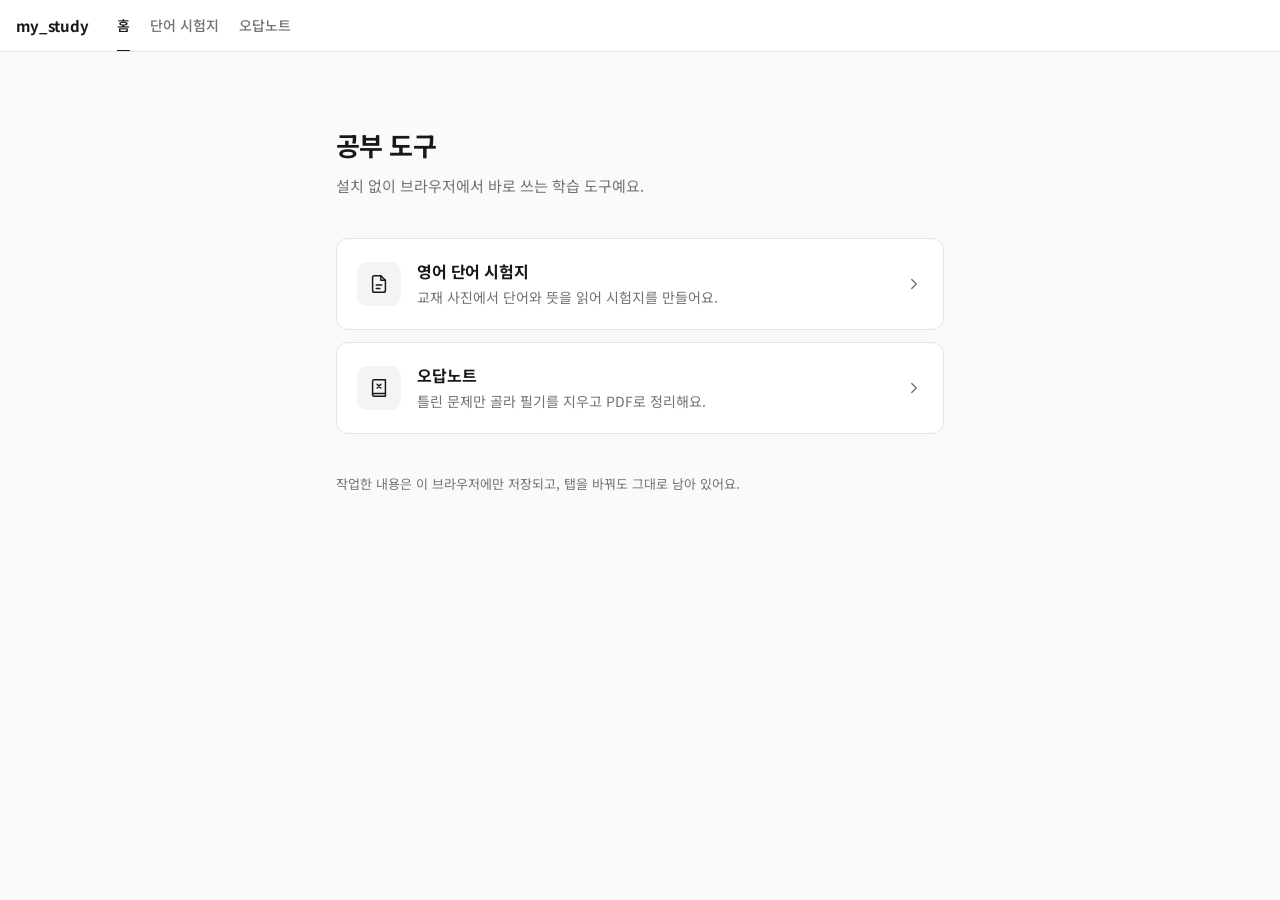
==== index.html @ a9fa6b26 "Clean up home screen and tab design - Drop emoji icons from tabs and home cards; tabs are plain text" ====
<!DOCTYPE html>
<html lang="ko">
<head>
<meta charset="UTF-8">
<meta name="viewport" content="width=device-width, initial-scale=1, viewport-fit=cover">
<meta name="description" content="영어 단어 시험지와 오답노트를 만드는 공부 도구 모음">
<title>my_study</title>
<link rel="preconnect" href="https://fonts.googleapis.com">
<link href="https://fonts.googleapis.com/css2?family=Noto+Sans+KR:wght@400;500;700&display=swap" rel="stylesheet">
<style>
:root{--bg:#fafafa;--surface:#fff;--ink:#18181b;--mute:#71717a;--line:#e4e4e7;--hover:#f4f4f5;--bar-h:52px}
@media (prefers-color-scheme:dark){:root{--bg:#0f0f11;--surface:#18181b;--ink:#f4f4f5;--mute:#a1a1aa;--line:#27272a;--hover:#1f1f23}}
*{box-sizing:border-box}
html,body{height:100%}
body{margin:0;background:var(--bg);color:var(--ink);font-family:"Noto Sans KR",system-ui,sans-serif;line-height:1.6;-webkit-font-smoothing:antialiased}
body.in-app{overflow:hidden}

/* top tab bar */
.bar{position:sticky;top:0;z-index:10;display:flex;align-items:stretch;height:calc(var(--bar-h) + env(safe-area-inset-top,0px));padding:env(safe-area-inset-top,0px) max(16px,env(safe-area-inset-right,0px)) 0 max(16px,env(safe-area-inset-left,0px));background:var(--surface);border-bottom:1px solid var(--line)}
.brand{display:flex;align-items:center;margin-right:28px;font-weight:700;font-size:15px;letter-spacing:-.01em;color:var(--ink);text-decoration:none;white-space:nowrap}
.tabs{display:flex;align-items:stretch;gap:20px;min-width:0;overflow-x:auto;scrollbar-width:none}
.tabs::-webkit-scrollbar{display:none}
.tab{display:flex;align-items:center;border-bottom:2px solid transparent;margin-bottom:-1px;color:var(--mute);font-weight:500;font-size:14px;text-decoration:none;white-space:nowrap;transition:color .15s}
.tab:hover{color:var(--ink)}
.tab[aria-selected="true"]{color:var(--ink);border-bottom-color:var(--ink)}
@media (max-width:480px){.brand{margin-right:20px}.tabs{gap:16px}}

/* home */
#home{max-width:640px;margin:0 auto;padding:72px 16px 64px}
h1{font-size:26px;font-weight:700;letter-spacing:-.02em;margin:0 0 8px}
.lead{color:var(--mute);font-size:15px;margin:0 0 40px}
.list{display:grid;gap:12px}
a.item{display:flex;align-items:center;gap:16px;padding:20px;background:var(--surface);border:1px solid var(--line);border-radius:12px;color:inherit;text-decoration:none;transition:border-color .15s,background .15s}
a.item:hover,a.item:focus-visible{border-color:var(--ink);outline:none}
.ico{flex:none;display:grid;place-items:center;width:44px;height:44px;border-radius:10px;background:var(--hover);color:var(--ink)}
.ico svg{width:22px;height:22px}
.txt{flex:1;min-width:0}
.item h2{font-size:16px;font-weight:700;margin:0 0 2px;letter-spacing:-.01em}
.item p{margin:0;color:var(--mute);font-size:14px}
.chev{flex:none;width:18px;height:18px;color:var(--mute);transition:transform .15s,color .15s}
a.item:hover .chev{transform:translateX(2px);color:var(--ink)}
footer{margin-top:40px;color:var(--mute);font-size:13px}
@media (max-width:480px){#home{padding-top:48px}a.item{padding:16px}}

/* app frames: each app stays loaded while you switch tabs */
.frame{display:block;width:100%;height:calc(100vh - var(--bar-h) - env(safe-area-inset-top,0px));height:calc(100dvh - var(--bar-h) - env(safe-area-inset-top,0px));border:0;background:#fff}
[hidden]{display:none!important}
</style>
</head>
<body>
<header class="bar">
  <a class="brand" href="#home">my_study</a>
  <nav class="tabs" role="tablist" aria-label="앱 선택">
    <a class="tab" role="tab" href="#home" data-app="home" aria-selected="true">홈</a>
    <a class="tab" role="tab" href="#word-test" data-app="word-test" aria-selected="false">단어 시험지</a>
    <a class="tab" role="tab" href="#odap-note" data-app="odap-note" aria-selected="false">오답노트</a>
  </nav>
</header>

<main id="home">
  <h1>공부 도구</h1>
  <p class="lead">설치 없이 브라우저에서 바로 쓰는 학습 도구예요.</p>
  <div class="list">
    <a class="item" href="#word-test">
      <span class="ico" aria-hidden="true"><svg viewBox="0 0 24 24" fill="none" stroke="currentColor" stroke-width="1.6" stroke-linecap="round" stroke-linejoin="round"><path d="M14 3H7a2 2 0 0 0-2 2v14a2 2 0 0 0 2 2h10a2 2 0 0 0 2-2V8z"/><path d="M14 3v5h5"/><path d="M9 13h6M9 17h4"/></svg></span>
      <div class="txt">
        <h2>영어 단어 시험지</h2>
        <p>교재 사진에서 단어와 뜻을 읽어 시험지를 만들어요.</p>
      </div>
      <svg class="chev" viewBox="0 0 24 24" fill="none" stroke="currentColor" stroke-width="1.8" stroke-linecap="round" stroke-linejoin="round" aria-hidden="true"><path d="m9 6 6 6-6 6"/></svg>
    </a>
    <a class="item" href="#odap-note">
      <span class="ico" aria-hidden="true"><svg viewBox="0 0 24 24" fill="none" stroke="currentColor" stroke-width="1.6" stroke-linecap="round" stroke-linejoin="round"><path d="M5 4.5A1.5 1.5 0 0 1 6.5 3H19v15H6.5A1.5 1.5 0 0 0 5 19.5z"/><path d="M5 19.5A1.5 1.5 0 0 0 6.5 21H19v-3"/><path d="m10 8 4 4M14 8l-4 4"/></svg></span>
      <div class="txt">
        <h2>오답노트</h2>
        <p>틀린 문제만 골라 필기를 지우고 PDF로 정리해요.</p>
      </div>
      <svg class="chev" viewBox="0 0 24 24" fill="none" stroke="currentColor" stroke-width="1.8" stroke-linecap="round" stroke-linejoin="round" aria-hidden="true"><path d="m9 6 6 6-6 6"/></svg>
    </a>
  </div>
  <footer>작업한 내용은 이 브라우저에만 저장되고, 탭을 바꿔도 그대로 남아 있어요.</footer>
</main>

<div id="frames"></div>

<script>
const APPS = {
  'word-test': '영어 단어 시험지',
  'odap-note': '오답노트'
};
const HOME_TITLE = document.title;
const frames = {};

// #word-test 또는 #word-test&<앱 주소 뒤에 붙어 있던 ?…#…> 형식을 읽어요.
function parseHash() {
  const raw = location.hash.slice(1), i = raw.indexOf('&');
  const app = i < 0 ? raw : raw.slice(0, i);
  let extra = '';
  if (i >= 0) { try { extra = decodeURIComponent(raw.slice(i + 1)); } catch (e) {} }
  return { app: APPS[app] ? app : 'home', extra };
}

function frameFor(app, extra) {
  if (!frames[app]) {
    const f = document.createElement('iframe');
    f.className = 'frame';
    f.title = APPS[app];
    f.allow = 'camera; clipboard-read; clipboard-write; fullscreen';
    f.src = app + '/' + extra;
    document.getElementById('frames').appendChild(f);
    frames[app] = f;
  } else if (extra) {
    frames[app].src = app + '/' + extra;
  }
  return frames[app];
}

function show() {
  const { app, extra } = parseHash();
  if (extra) history.replaceState(null, '', '#' + app);
  document.querySelectorAll('.tab').forEach(t => t.setAttribute('aria-selected', String(t.dataset.app === app)));
  document.getElementById('home').hidden = app !== 'home';
  document.body.classList.toggle('in-app', app !== 'home');
  if (app !== 'home') frameFor(app, extra);
  for (const k in frames) frames[k].hidden = k !== app;
  document.title = app === 'home' ? HOME_TITLE : APPS[app] + ' · my_study';
}

window.addEventListener('hashchange', show);
show();
</script>
</body>
</html>
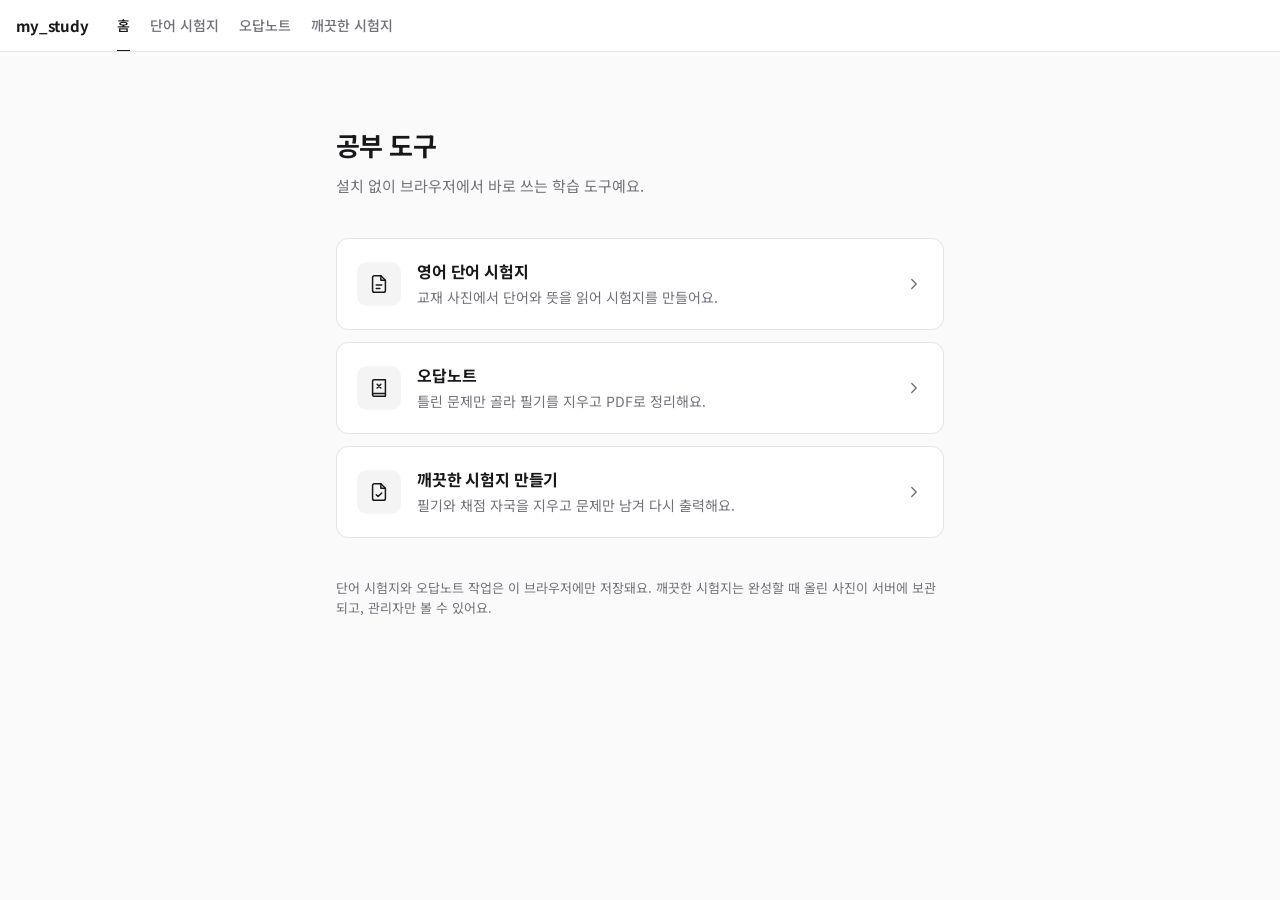
==== commit 66273742: "Add 깨끗한 시험지 만들기 tab (erase handwriting, print, store on Pi, admin view) Co-Authored-By: Claude Opus " ====
--- a/index.html
+++ b/index.html
@@ -3,7 +3,7 @@
 <head>
 <meta charset="UTF-8">
 <meta name="viewport" content="width=device-width, initial-scale=1, viewport-fit=cover">
-<meta name="description" content="영어 단어 시험지와 오답노트를 만드는 공부 도구 모음">
+<meta name="description" content="영어 단어 시험지, 오답노트, 깨끗한 시험지를 만드는 공부 도구 모음">
 <title>my_study</title>
 <link rel="preconnect" href="https://fonts.googleapis.com">
 <link href="https://fonts.googleapis.com/css2?family=Noto+Sans+KR:wght@400;500;700&display=swap" rel="stylesheet">
@@ -54,6 +54,7 @@
     <a class="tab" role="tab" href="#home" data-app="home" aria-selected="true">홈</a>
     <a class="tab" role="tab" href="#word-test" data-app="word-test" aria-selected="false">단어 시험지</a>
     <a class="tab" role="tab" href="#odap-note" data-app="odap-note" aria-selected="false">오답노트</a>
+    <a class="tab" role="tab" href="#clean-sheet" data-app="clean-sheet" aria-selected="false">깨끗한 시험지</a>
   </nav>
 </header>
 
@@ -77,8 +78,16 @@
       </div>
       <svg class="chev" viewBox="0 0 24 24" fill="none" stroke="currentColor" stroke-width="1.8" stroke-linecap="round" stroke-linejoin="round" aria-hidden="true"><path d="m9 6 6 6-6 6"/></svg>
     </a>
+    <a class="item" href="#clean-sheet">
+      <span class="ico" aria-hidden="true"><svg viewBox="0 0 24 24" fill="none" stroke="currentColor" stroke-width="1.6" stroke-linecap="round" stroke-linejoin="round"><path d="M14 3H7a2 2 0 0 0-2 2v14a2 2 0 0 0 2 2h10a2 2 0 0 0 2-2V8z"/><path d="M14 3v5h5"/><path d="m9 15 2 2 4-4"/></svg></span>
+      <div class="txt">
+        <h2>깨끗한 시험지 만들기</h2>
+        <p>필기와 채점 자국을 지우고 문제만 남겨 다시 출력해요.</p>
+      </div>
+      <svg class="chev" viewBox="0 0 24 24" fill="none" stroke="currentColor" stroke-width="1.8" stroke-linecap="round" stroke-linejoin="round" aria-hidden="true"><path d="m9 6 6 6-6 6"/></svg>
+    </a>
   </div>
-  <footer>작업한 내용은 이 브라우저에만 저장되고, 탭을 바꿔도 그대로 남아 있어요.</footer>
+  <footer>단어 시험지와 오답노트 작업은 이 브라우저에만 저장돼요. 깨끗한 시험지는 완성할 때 올린 사진이 서버에 보관되고, 관리자만 볼 수 있어요.</footer>
 </main>
 
 <div id="frames"></div>
@@ -86,7 +95,8 @@
 <script>
 const APPS = {
   'word-test': '영어 단어 시험지',
-  'odap-note': '오답노트'
+  'odap-note': '오답노트',
+  'clean-sheet': '깨끗한 시험지 만들기'
 };
 const HOME_TITLE = document.title;
 const frames = {};
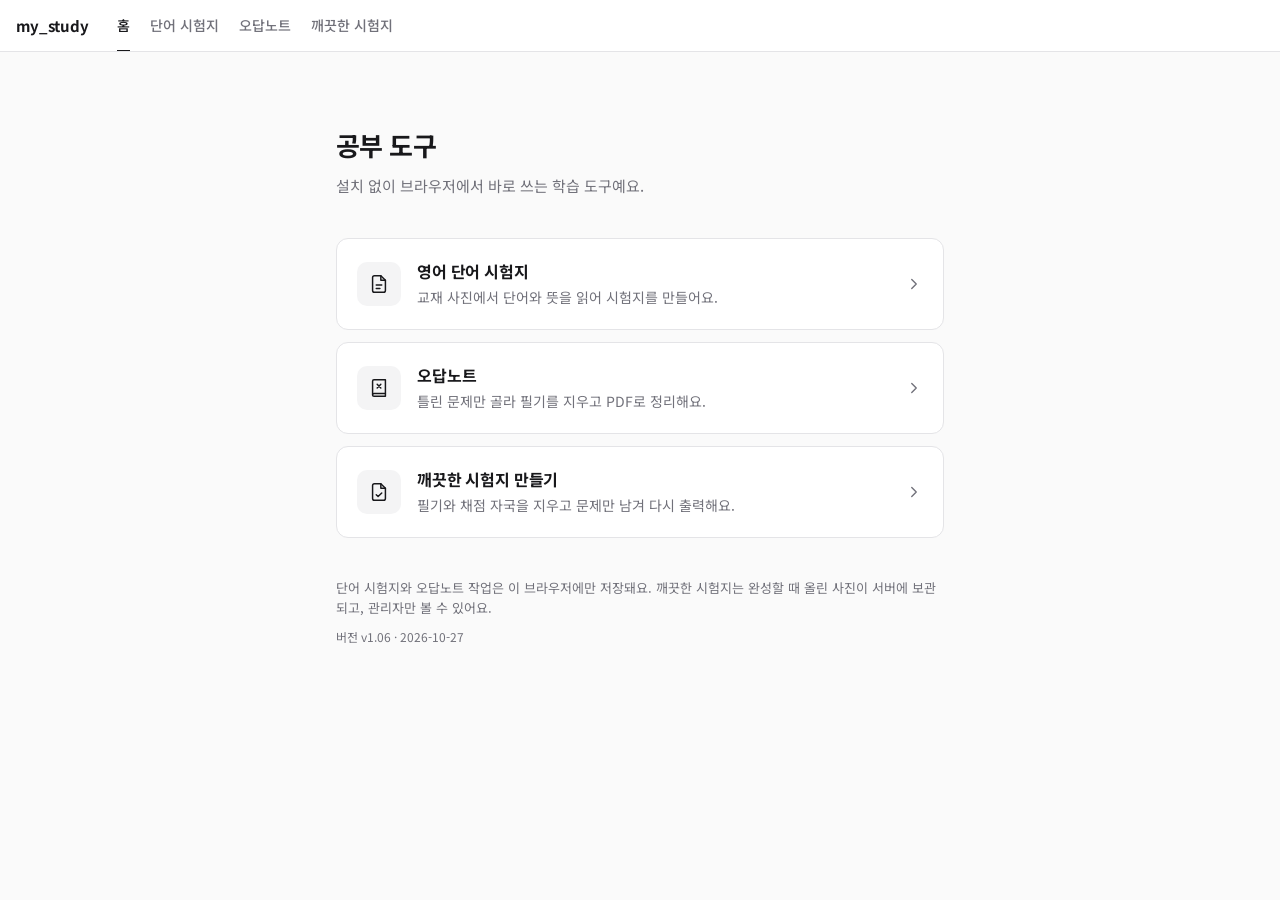
==== commit 0e1b0a44: "깨끗한 시험지: 인쇄 글자·표 선에 겹쳐 쓴 낙서 지우기, 버전 표시 - 글자나 표 테두리와 붙어 한 덩어리가 된 연필을 선을 떼어 낸 뒤 조각별로 다시 판단:   글자 한 줄 높" ====
--- a/index.html
+++ b/index.html
@@ -40,6 +40,7 @@
 .chev{flex:none;width:18px;height:18px;color:var(--mute);transition:transform .15s,color .15s}
 a.item:hover .chev{transform:translateX(2px);color:var(--ink)}
 footer{margin-top:40px;color:var(--mute);font-size:13px}
+.ver{margin-top:8px;color:var(--mute);font-size:12px}
 @media (max-width:480px){#home{padding-top:48px}a.item{padding:16px}}
 
 /* app frames: each app stays loaded while you switch tabs */
@@ -88,6 +89,7 @@
     </a>
   </div>
   <footer>단어 시험지와 오답노트 작업은 이 브라우저에만 저장돼요. 깨끗한 시험지는 완성할 때 올린 사진이 서버에 보관되고, 관리자만 볼 수 있어요.</footer>
+  <p class="ver">버전 v1.06 · 2026-10-27</p>
 </main>
 
 <div id="frames"></div>
@@ -115,7 +117,7 @@
     const f = document.createElement('iframe');
     f.className = 'frame';
     f.title = APPS[app];
-    f.allow = 'camera; clipboard-read; clipboard-write; fullscreen';
+    f.allow = 'camera; clipboard-read; clipboard-write; fullscreen; web-share';
     f.src = app + '/' + extra;
     document.getElementById('frames').appendChild(f);
     frames[app] = f;
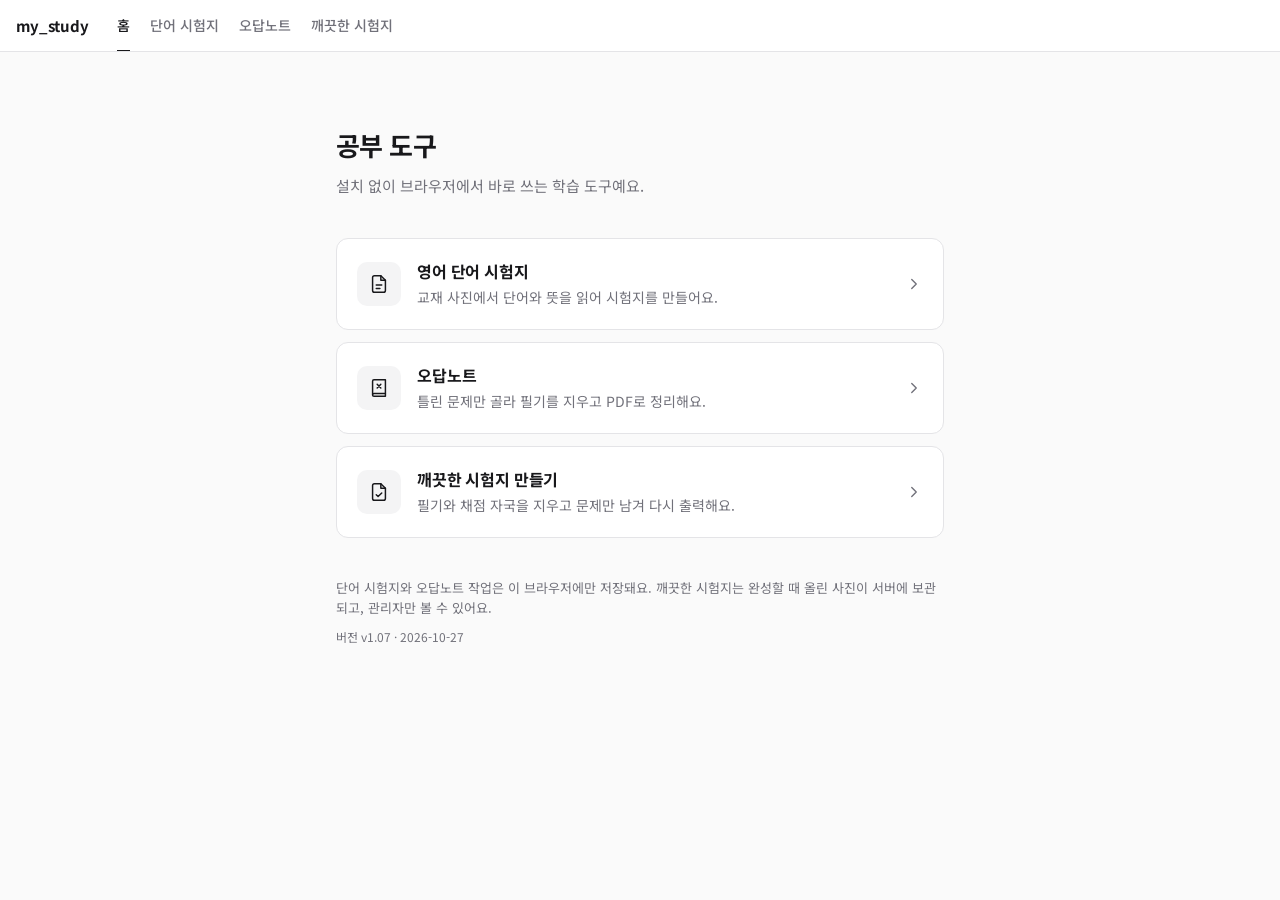
==== commit 2bdc8c15: "깨끗한 시험지: 여백 낙서와 보기 번호 위 답 표시 더 지우기 (v1.07) - 글자 안 밝기 폭(결)으로 인쇄와 연필을 구분해, 인쇄만큼 진해 보여도 고른 회색인 연필 줄·숫자를" ====
--- a/index.html
+++ b/index.html
@@ -89,7 +89,7 @@
     </a>
   </div>
   <footer>단어 시험지와 오답노트 작업은 이 브라우저에만 저장돼요. 깨끗한 시험지는 완성할 때 올린 사진이 서버에 보관되고, 관리자만 볼 수 있어요.</footer>
-  <p class="ver">버전 v1.06 · 2026-10-27</p>
+  <p class="ver">버전 v1.07 · 2026-10-27</p>
 </main>
 
 <div id="frames"></div>
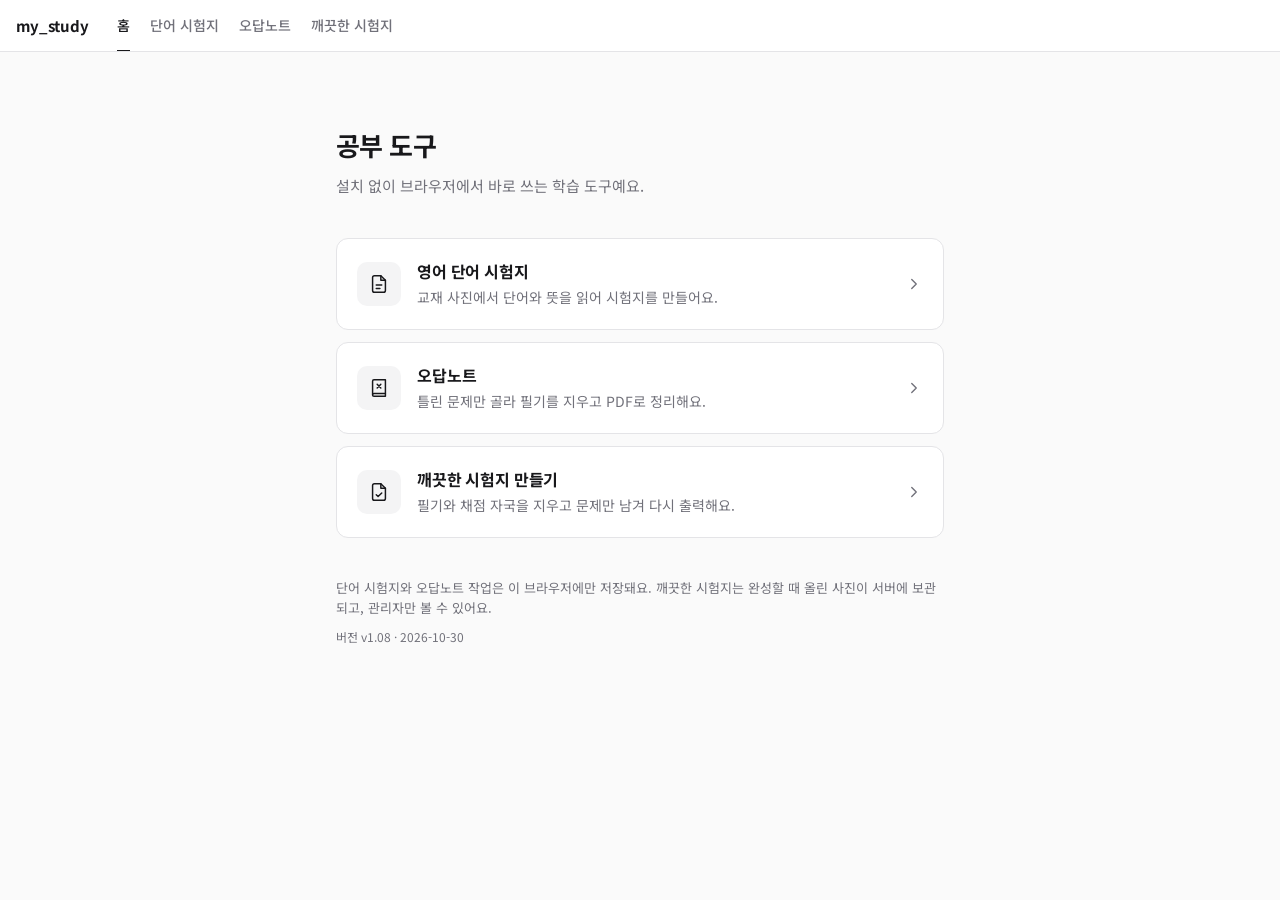
==== commit aa54a012: "단어 시험지: 기기 OCR로 번호·단어|뜻 두 칸 단어장 쪽을 칸별로 나눠 읽기 (v1.08) 한 장을 통째로 읽으면 단어 칸과 뜻 칸이 한 줄로 섞이거나 여러 줄이 세로로 묶여 " ====
--- a/index.html
+++ b/index.html
@@ -89,7 +89,7 @@
     </a>
   </div>
   <footer>단어 시험지와 오답노트 작업은 이 브라우저에만 저장돼요. 깨끗한 시험지는 완성할 때 올린 사진이 서버에 보관되고, 관리자만 볼 수 있어요.</footer>
-  <p class="ver">버전 v1.07 · 2026-10-27</p>
+  <p class="ver">버전 v1.08 · 2026-10-30</p>
 </main>
 
 <div id="frames"></div>
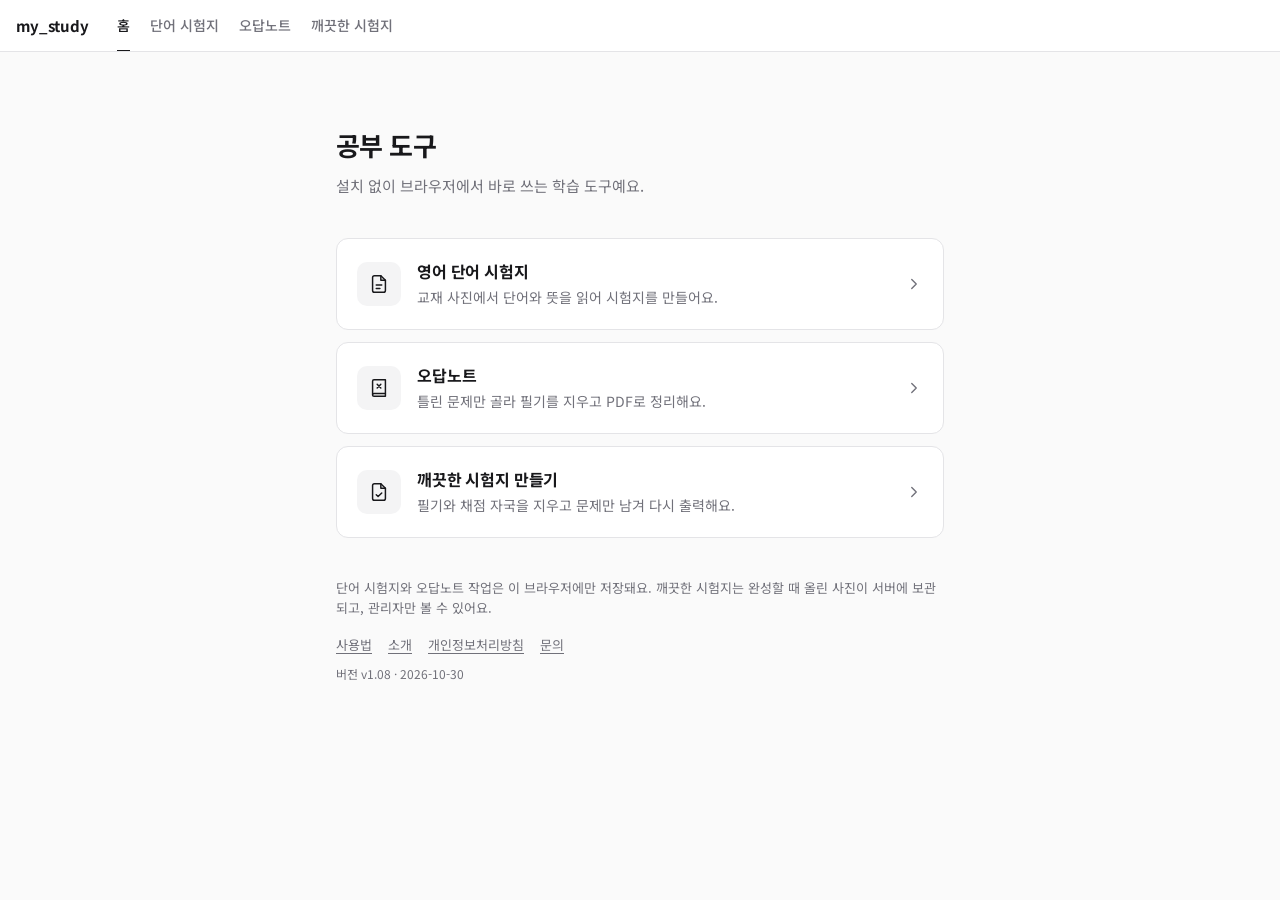
==== commit d9b3c33c: "도메인 연결·광고 신청 준비: 소개, 사용법, 개인정보처리방침 페이지와 검색용 정보 추가 Co-Authored-By: Claude Opus 5.5 <noreply@anthropic" ====
--- a/index.html
+++ b/index.html
@@ -3,8 +3,13 @@
 <head>
 <meta charset="UTF-8">
 <meta name="viewport" content="width=device-width, initial-scale=1, viewport-fit=cover">
-<meta name="description" content="영어 단어 시험지, 오답노트, 깨끗한 시험지를 만드는 공부 도구 모음">
-<title>my_study</title>
+<meta name="description" content="교재 사진으로 영어 단어 시험지를 만들고, 틀린 문제만 모아 오답노트를 만들고, 필기를 지워 깨끗한 시험지를 다시 뽑는 무료 공부 도구 모음이에요.">
+<title>my_study · 영어 단어 시험지, 오답노트 만들기</title>
+<link rel="icon" href="favicon.svg" type="image/svg+xml">
+<meta property="og:type" content="website">
+<meta property="og:site_name" content="my_study">
+<meta property="og:title" content="my_study · 영어 단어 시험지, 오답노트 만들기">
+<meta property="og:description" content="교재 사진으로 단어 시험지를 만들고, 틀린 문제만 모아 오답노트를 만들고, 필기를 지워 깨끗한 시험지를 다시 뽑는 무료 공부 도구">
 <link rel="preconnect" href="https://fonts.googleapis.com">
 <link href="https://fonts.googleapis.com/css2?family=Noto+Sans+KR:wght@400;500;700&display=swap" rel="stylesheet">
 <style>
@@ -40,6 +45,9 @@
 .chev{flex:none;width:18px;height:18px;color:var(--mute);transition:transform .15s,color .15s}
 a.item:hover .chev{transform:translateX(2px);color:var(--ink)}
 footer{margin-top:40px;color:var(--mute);font-size:13px}
+.links{display:flex;flex-wrap:wrap;gap:6px 16px;margin-top:16px;font-size:13px}
+.links a{color:var(--mute);text-underline-offset:3px}
+.links a:hover{color:var(--ink)}
 .ver{margin-top:8px;color:var(--mute);font-size:12px}
 @media (max-width:480px){#home{padding-top:48px}a.item{padding:16px}}
 
@@ -89,6 +97,7 @@
     </a>
   </div>
   <footer>단어 시험지와 오답노트 작업은 이 브라우저에만 저장돼요. 깨끗한 시험지는 완성할 때 올린 사진이 서버에 보관되고, 관리자만 볼 수 있어요.</footer>
+  <nav class="links" aria-label="사이트 정보"><a href="guide/">사용법</a><a href="about/">소개</a><a href="privacy/">개인정보처리방침</a><a href="about/#contact">문의</a></nav>
   <p class="ver">버전 v1.08 · 2026-10-30</p>
 </main>
 
